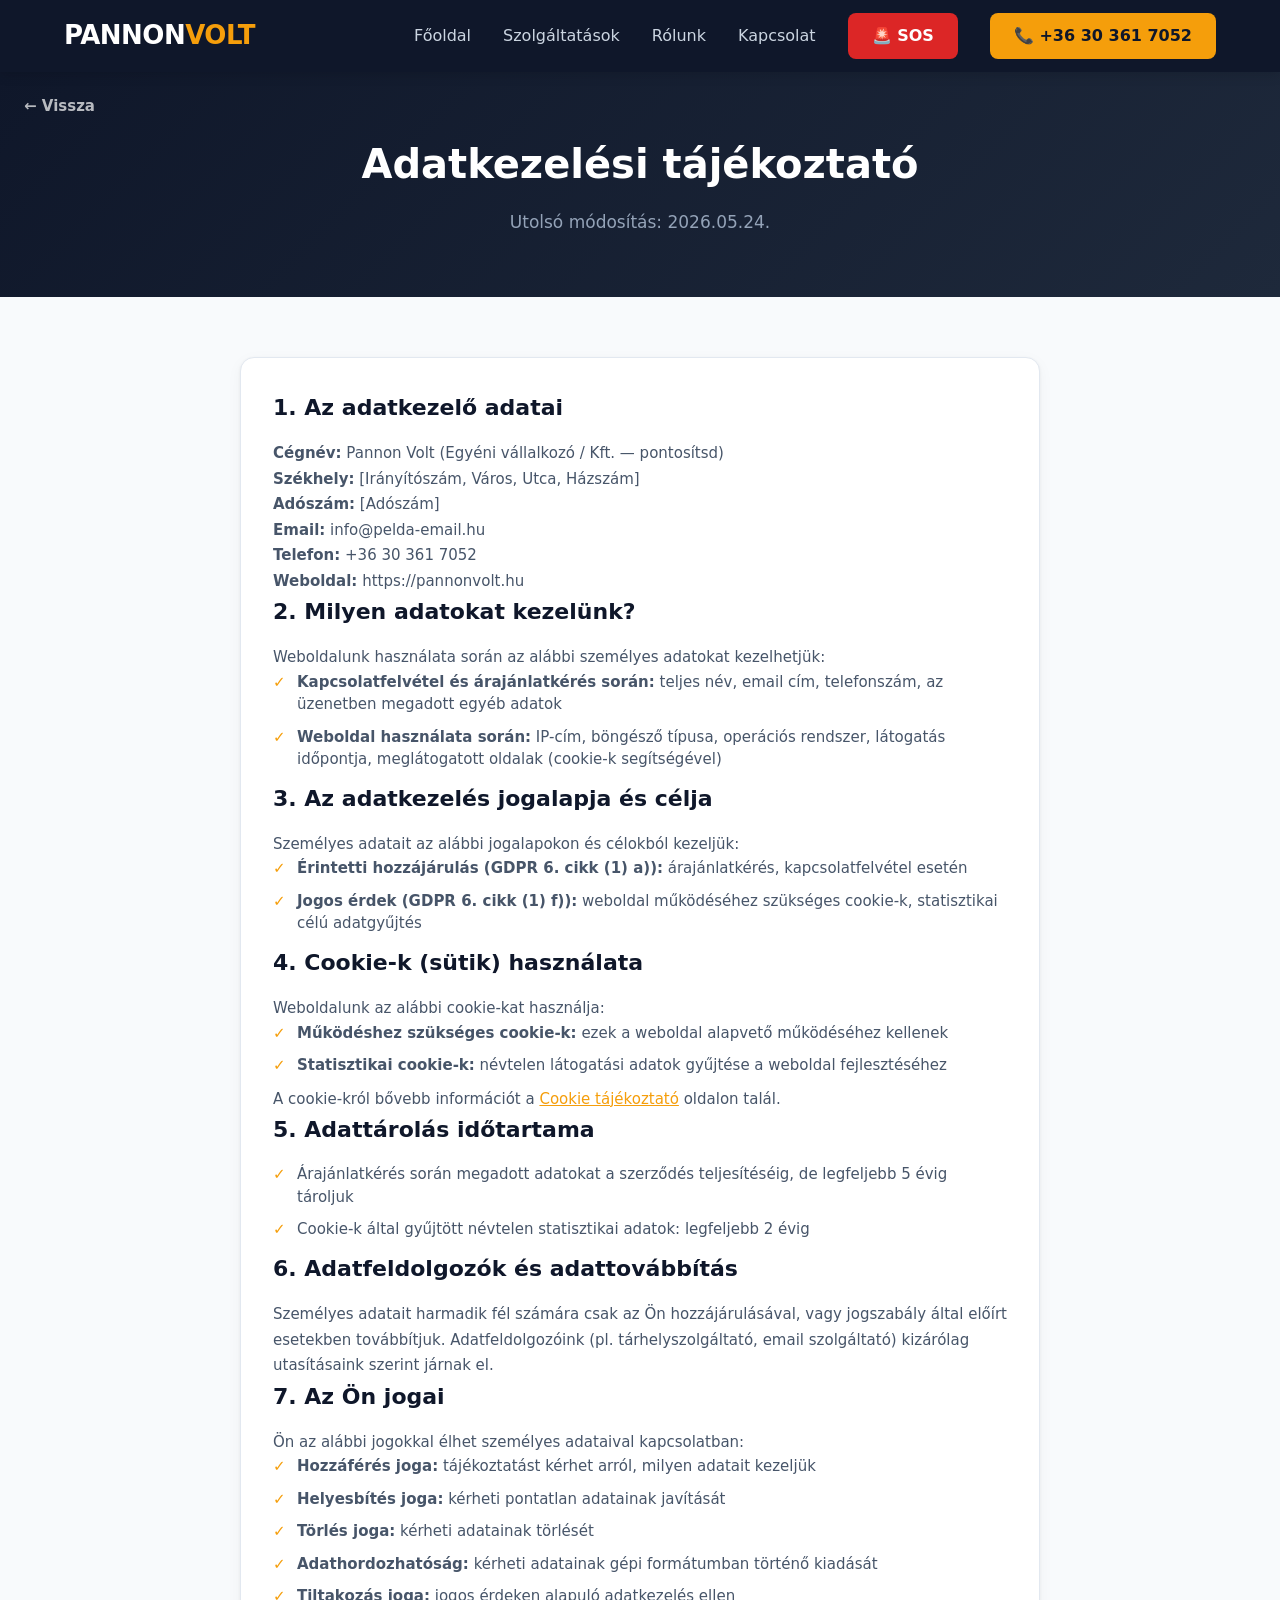
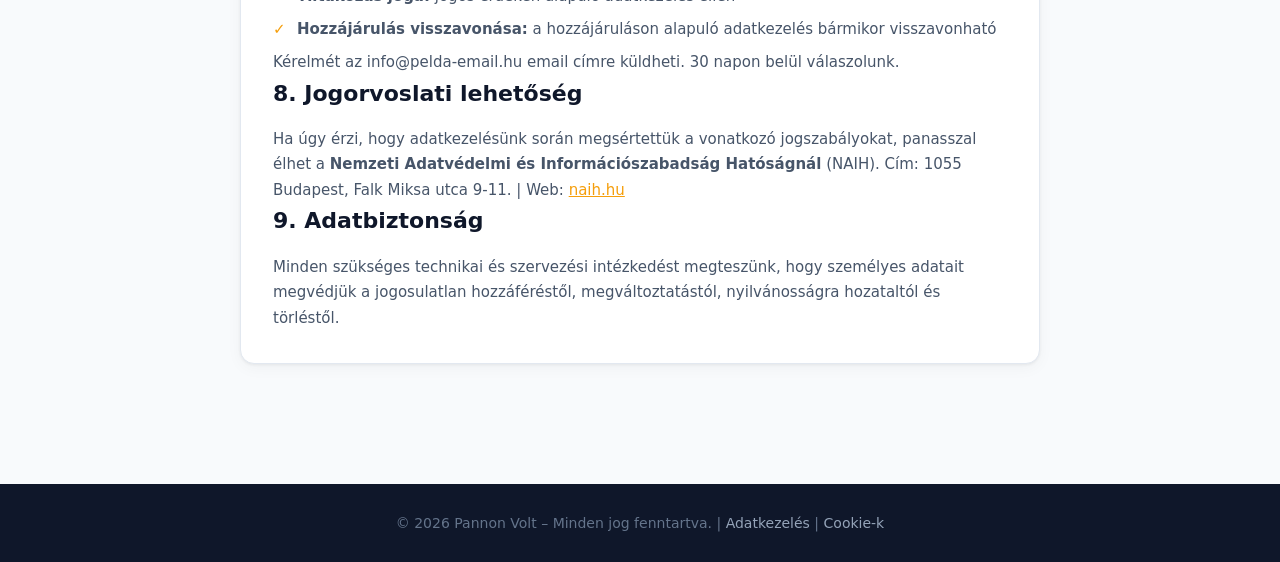
==== adatkezeles.html @ 719f693e "0525 naplo" ====
<!DOCTYPE html>
<html lang="hu">
<head>
    <meta charset="UTF-8">
    <meta name="viewport" content="width=device-width, initial-scale=1.0">
    <title>Adatkezelési tájékoztató – Pannon Volt</title>
    <meta name="description" content="A Pannon Volt adatkezelési tájékoztatója. Ismerje meg, hogyan kezeljük az Ön személyes adatait.">
    <!-- Open Graph -->
    <meta property="og:title" content="Adatkezelési tájékoztató – Pannon Volt">
    <meta property="og:description" content="A Pannon Volt adatkezelési tájékoztatója. Ismerje meg, hogyan kezeljük az Ön személyes adatait.">
    <meta property="og:image" content="https://pannonvolt.hu/N%C3%A9vtelen%20terv.png">
    <meta property="og:url" content="https://pannonvolt.hu/adatkezeles.html">
    <meta property="og:type" content="website">
    <meta property="og:locale" content="hu_HU">
    <meta name="twitter:card" content="summary_large_image">
    <meta name="twitter:title" content="Adatkezelési tájékoztató – Pannon Volt">
    <meta name="twitter:description" content="A Pannon Volt adatkezelési tájékoztatója. Ismerje meg, hogyan kezeljük az Ön személyes adatait.">
    <meta name="twitter:image" content="https://pannonvolt.hu/N%C3%A9vtelen%20terv.png">
    <!-- Favicon -->
    <link rel="icon" type="image/x-icon" href="favicon_io/favicon.ico">
    <link rel="icon" type="image/png" sizes="32x32" href="favicon_io/favicon-32x32.png">
    <link rel="icon" type="image/png" sizes="16x16" href="favicon_io/favicon-16x16.png">
    <link rel="apple-touch-icon" href="favicon_io/apple-touch-icon.png">
    <link rel="manifest" href="favicon_io/site.webmanifest">
    <link rel="stylesheet" href="css/style.css">
</head>
<body>

    <header class="header">
        <div class="header__inner">
            <a href="index.html" class="header__logo">
                <span class="header__logo-text">PANNON<span class="header__logo-accent">VOLT</span></span>
            </a>
            <nav class="header__nav">
                <a href="index.html" class="header__nav-link">Főoldal</a>
                <a href="index.html#services" class="header__nav-link">Szolgáltatások</a>
                <a href="rolunk.html" class="header__nav-link">Rólunk</a>
                <a href="kapcsolat.html" class="header__nav-link">Kapcsolat</a>
                <a href="hibaelharitas.html" class="header__nav-btn header__nav-btn--sos">🚨 SOS</a>
                <a href="tel:+363****7052" class="header__nav-btn">📞 +36 30 361 7052</a>
            </nav>
        </div>
    </header>

    <section class="quote-hero">
        <a href="index.html" class="hero-back">← Vissza</a>
        <div class="quote-hero__inner">
            <h1 class="quote-hero__title">Adatkezelési tájékoztató</h1>
            <p class="quote-hero__subtitle">Utolsó módosítás: 2026.05.24.</p>
        </div>
    </section>

    <section class="page-content">
        <div class="page-content__box" style="max-width: 800px; margin: 0 auto 40px;">

            <h2>1. Az adatkezelő adatai</h2>
            <p>
                <!-- TODO: Add meg a céged pontos adatait -->
                <strong>Cégnév:</strong> Pannon Volt (Egyéni vállalkozó / Kft. — pontosítsd)<br>
                <strong>Székhely:</strong> [Irányítószám, Város, Utca, Házszám]<br>
                <strong>Adószám:</strong> [Adószám]<br>
                <strong>Email:</strong> info@pelda-email.hu<br>
                <strong>Telefon:</strong> +36 30 361 7052<br>
                <strong>Weboldal:</strong> https://pannonvolt.hu
            </p>

            <h2>2. Milyen adatokat kezelünk?</h2>
            <p>Weboldalunk használata során az alábbi személyes adatokat kezelhetjük:</p>
            <ul class="service-detail__list">
                <li><strong>Kapcsolatfelvétel és árajánlatkérés során:</strong> teljes név, email cím, telefonszám, az üzenetben megadott egyéb adatok</li>
                <li><strong>Weboldal használata során:</strong> IP-cím, böngésző típusa, operációs rendszer, látogatás időpontja, meglátogatott oldalak (cookie-k segítségével)</li>
            </ul>

            <h2>3. Az adatkezelés jogalapja és célja</h2>
            <p>Személyes adatait az alábbi jogalapokon és célokból kezeljük:</p>
            <ul class="service-detail__list">
                <li><strong>Érintetti hozzájárulás (GDPR 6. cikk (1) a)):</strong> árajánlatkérés, kapcsolatfelvétel esetén</li>
                <li><strong>Jogos érdek (GDPR 6. cikk (1) f)):</strong> weboldal működéséhez szükséges cookie-k, statisztikai célú adatgyűjtés</li>
            </ul>

            <h2>4. Cookie-k (sütik) használata</h2>
            <!-- TODO: Ha használsz Google Analytics-et vagy más tracking-et, itt sorold fel -->
            <p>Weboldalunk az alábbi cookie-kat használja:</p>
            <ul class="service-detail__list">
                <li><strong>Működéshez szükséges cookie-k:</strong> ezek a weboldal alapvető működéséhez kellenek</li>
                <li><strong>Statisztikai cookie-k:</strong> névtelen látogatási adatok gyűjtése a weboldal fejlesztéséhez</li>
            </ul>
            <p>A cookie-król bővebb információt a <a href="cookie.html" style="color: #f59e0b;">Cookie tájékoztató</a> oldalon talál.</p>

            <h2>5. Adattárolás időtartama</h2>
            <ul class="service-detail__list">
                <li>Árajánlatkérés során megadott adatokat a szerződés teljesítéséig, de legfeljebb 5 évig tároljuk</li>
                <li>Cookie-k által gyűjtött névtelen statisztikai adatok: legfeljebb 2 évig</li>
            </ul>

            <h2>6. Adatfeldolgozók és adattovábbítás</h2>
            <p>
                <!-- TODO: Ha használsz tárhelyszolgáltatót, email szolgáltatót stb., sorold fel -->
                Személyes adatait harmadik fél számára csak az Ön hozzájárulásával, vagy jogszabály által előírt esetekben továbbítjuk.
                Adatfeldolgozóink (pl. tárhelyszolgáltató, email szolgáltató) kizárólag utasításaink szerint járnak el.
            </p>

            <h2>7. Az Ön jogai</h2>
            <p>Ön az alábbi jogokkal élhet személyes adataival kapcsolatban:</p>
            <ul class="service-detail__list">
                <li><strong>Hozzáférés joga:</strong> tájékoztatást kérhet arról, milyen adatait kezeljük</li>
                <li><strong>Helyesbítés joga:</strong> kérheti pontatlan adatainak javítását</li>
                <li><strong>Törlés joga:</strong> kérheti adatainak törlését</li>
                <li><strong>Adathordozhatóság:</strong> kérheti adatainak gépi formátumban történő kiadását</li>
                <li><strong>Tiltakozás joga:</strong> jogos érdeken alapuló adatkezelés ellen</li>
                <li><strong>Hozzájárulás visszavonása:</strong> a hozzájáruláson alapuló adatkezelés bármikor visszavonható</li>
            </ul>
            <p>Kérelmét az info@pelda-email.hu email címre küldheti. 30 napon belül válaszolunk.</p>

            <h2>8. Jogorvoslati lehetőség</h2>
            <p>
                Ha úgy érzi, hogy adatkezelésünk során megsértettük a vonatkozó jogszabályokat, panasszal élhet a
                <strong>Nemzeti Adatvédelmi és Információszabadság Hatóságnál</strong> (NAIH).
                Cím: 1055 Budapest, Falk Miksa utca 9-11. | Web: <a href="https://naih.hu" style="color: #f59e0b;" target="_blank">naih.hu</a>
            </p>

            <h2>9. Adatbiztonság</h2>
            <p>
                Minden szükséges technikai és szervezési intézkedést megteszünk, hogy személyes adatait 
                megvédjük a jogosulatlan hozzáféréstől, megváltoztatástól, nyilvánosságra hozataltól és törléstől.
            </p>

        </div>
    </section>

    <footer class="footer">
        <p class="footer__text">© 2026 Pannon Volt – Minden jog fenntartva. | <a href="adatkezeles.html" class="footer__link">Adatkezelés</a> | <a href="cookie.html" class="footer__link">Cookie-k</a></p>
    </footer>

</body>
</html>
---- css/style.css ----
/* ===== RESET & BASE ===== */
*,
*::before,
*::after {
    margin: 0;
    padding: 0;
    box-sizing: border-box;
}

html {
    scroll-behavior: smooth;
}

body {
    font-family: 'Segoe UI', system-ui, -apple-system, sans-serif;
    color: #1e293b;
    background: #f8fafc;
    line-height: 1.6;
}

/* ===== HEADER ===== */
.header {
    position: sticky;
    top: 0;
    z-index: 100;
    background: #0f172a;
    box-shadow: 0 2px 12px rgba(0,0,0,0.15);
}

.header__inner {
    max-width: 1200px;
    margin: 0 auto;
    padding: 0 24px;
    display: flex;
    align-items: center;
    justify-content: space-between;
    height: 72px;
}

/* Logo */
.header__logo {
    display: flex;
    align-items: center;
    gap: 10px;
    text-decoration: none;
    color: #fff;
}

.header__logo-icon {
    font-size: 32px;
}

.header__logo-text {
    font-size: 26px;
    font-weight: 700;
    letter-spacing: -0.5px;
}

.header__logo-accent {
    color: #f59e0b;
}

/* Navigation */
.header__nav {
    display: flex;
    align-items: center;
    gap: 32px;
}

.header__nav-link {
    text-decoration: none;
    color: #cbd5e1;
    font-size: 16px;
    font-weight: 500;
    transition: color 0.2s;
}

.header__nav-link:hover {
    color: #fff;
}

.header__nav-btn {
    text-decoration: none;
    background: #f59e0b;
    color: #0f172a;
    padding: 10px 24px;
    border-radius: 8px;
    font-size: 16px;
    font-weight: 600;
    transition: background 0.2s, transform 0.15s;
}

.header__nav-btn:hover {
    background: #fbbf24;
    transform: translateY(-1px);
}

.header__nav-btn--sos {
    background: #dc2626;
    color: #fff;
}

.header__nav-btn--sos:hover {
    background: #ef4444;
    transform: translateY(-1px);
}

/* ===== HERO ===== */
.hero {
    background: linear-gradient(135deg, #0f172a 0%, #1e293b 100%);
    color: #fff;
    padding: 0 24px 100px;
}

.hero__inner {
    max-width: 1100px;
    margin: 0 auto;
    display: flex;
    align-items: stretch;
    gap: 48px;
}

.hero__content {
    flex: 1 1 55%;
    text-align: center;
    padding-top: 80px;
}

.hero__image {
    flex: 0 0 280px;
    display: flex;
    align-items: stretch;
}

.hero__image img {
    width: 100%;
    height: 100%;
    object-fit: cover;
    border-radius: 0 0 12px 12px;
}

.hero__title {
    font-size: 48px;
    font-weight: 800;
    line-height: 1.15;
    margin-bottom: 20px;
    letter-spacing: -1px;
}

.hero__subtitle {
    font-size: 18px;
    color: #94a3b8;
    margin-bottom: 36px;
    line-height: 1.7;
}

.hero__cta {
    display: inline-block;
    text-decoration: none;
    background: #f59e0b;
    color: #0f172a;
    padding: 14px 36px;
    border-radius: 10px;
    font-size: 17px;
    font-weight: 700;
    transition: background 0.2s, transform 0.15s;
}

.hero__cta:hover {
    background: #fbbf24;
    transform: translateY(-2px);
}

.hero__cta-row {
    display: flex;
    gap: 16px;
    flex-wrap: wrap;
    justify-content: center;
}

.hero__cta--sos {
    background: #dc2626;
    color: #fff;
}

.hero__cta--sos:hover {
    background: #ef4444;
}

/* ===== SERVICES ===== */
.services {
    padding: 80px 24px;
    margin-top: -50px;
}

.services__inner {
    max-width: 1100px;
    margin: 0 auto;
}

.services__heading {
    text-align: center;
    font-size: 36px;
    font-weight: 800;
    color: #0f172a;
    margin-bottom: 8px;
}

.services__subheading {
    text-align: center;
    font-size: 17px;
    color: #64748b;
    margin-bottom: 48px;
}

/* Grid */
.services__grid {
    display: grid;
    grid-template-columns: repeat(3, 1fr);
    gap: 24px;
}

/* Card */
.service-card {
    display: flex;
    flex-direction: column;
    background: #fff;
    border-radius: 14px;
    padding: 32px 28px;
    text-decoration: none;
    color: inherit;
    box-shadow: 0 1px 3px rgba(0,0,0,0.06), 0 4px 16px rgba(0,0,0,0.04);
    transition: transform 0.25s, box-shadow 0.25s;
    border: 1px solid #e2e8f0;
}

.service-card:hover {
    transform: translateY(-6px);
    box-shadow: 0 8px 30px rgba(0,0,0,0.1);
    border-color: #f59e0b;
}

.service-card__icon {
    font-size: 44px;
    margin-bottom: 16px;
}

.service-card__title {
    font-size: 20px;
    font-weight: 700;
    color: #0f172a;
    margin-bottom: 8px;
}

.service-card__desc {
    font-size: 15px;
    color: #64748b;
    line-height: 1.6;
    margin-bottom: 20px;
    flex: 1;
}

.service-card__arrow {
    font-size: 14px;
    font-weight: 600;
    color: #f59e0b;
    transition: gap 0.2s;
}

.service-card:hover .service-card__arrow {
    letter-spacing: 2px;
}

/* ===== SERVICE SUBPAGE HERO ===== */
.service-hero {
    position: relative;
    padding: 60px 24px 80px;
    text-align: center;
}

.service-hero--electric {
    background: linear-gradient(135deg, #b45309 0%, #f59e0b 100%);
    color: #fff;
}

.service-hero--ac {
    background: linear-gradient(135deg, #1e3a5f 0%, #0891b2 100%);
    color: #fff;
}

.service-hero--smart {
    background: linear-gradient(135deg, #1e293b 0%, #7c3aed 100%);
    color: #fff;
}

.service-hero--solar {
    background: linear-gradient(135deg, #1e3a5f 0%, #ea580c 100%);
    color: #fff;
}

.service-hero--heatpump {
    background: linear-gradient(135deg, #1e3a5f 0%, #dc2626 100%);
    color: #fff;
}

.service-hero--security {
    background: linear-gradient(135deg, #1e293b 0%, #4f46e5 100%);
    color: #fff;
}

.service-hero__inner {
    max-width: 650px;
    margin: 0 auto;
}

.service-hero__icon {
    font-size: 56px;
    display: block;
    margin-bottom: 16px;
}

.service-hero__title {
    font-size: 40px;
    font-weight: 800;
    margin-bottom: 12px;
}

.service-hero__subtitle {
    font-size: 17px;
    color: rgba(255,255,255,0.8);
    line-height: 1.7;
}

/* ===== SERVICE DETAIL ===== */
.service-detail {
    padding: 60px 24px 80px;
    margin-top: -40px;
}

.service-detail__inner {
    max-width: 1000px;
    margin: 0 auto;
}

.service-detail__grid {
    display: grid;
    grid-template-columns: 1fr 1fr;
    gap: 40px;
    margin-bottom: 40px;
}

.service-detail__text {
    background: #fff;
    border-radius: 14px;
    padding: 32px;
    box-shadow: 0 1px 3px rgba(0,0,0,0.06), 0 4px 16px rgba(0,0,0,0.04);
    border: 1px solid #e2e8f0;
}

.service-detail__text h2 {
    font-size: 22px;
    font-weight: 700;
    color: #0f172a;
    margin-bottom: 16px;
}

.service-detail__text p {
    font-size: 15px;
    color: #475569;
    line-height: 1.7;
}

.service-detail__list {
    list-style: none;
    padding: 0;
}

.service-detail__list li {
    position: relative;
    padding-left: 24px;
    font-size: 15px;
    color: #475569;
    margin-bottom: 10px;
    line-height: 1.5;
}

.service-detail__list li::before {
    content: "✓";
    position: absolute;
    left: 0;
    top: 0;
    color: #f59e0b;
    font-weight: 700;
}

.service-detail__cta {
    text-align: center;
}

/* ===== QUOTE PAGE ===== */
.quote-hero {
    position: relative;
    padding: 60px 24px;
    text-align: center;
    background: linear-gradient(135deg, #0f172a 0%, #1e293b 100%);
    color: #fff;
}

.quote-hero__inner {
    max-width: 650px;
    margin: 0 auto;
}

.quote-hero__title {
    font-size: 40px;
    font-weight: 800;
    margin-bottom: 12px;
}

.quote-hero__subtitle {
    font-size: 17px;
    color: #94a3b8;
    line-height: 1.7;
}

.quote-hero__subtitle {
    font-size: 17px;
    color: #94a3b8;
    line-height: 1.7;
}

.hero-back {
    position: absolute;
    top: 22px;
    left: 24px;
    color: rgba(255,255,255,0.7);
    text-decoration: none;
    font-size: 15px;
    font-weight: 600;
    transition: color 0.2s;
    z-index: 10;
}

.hero-back:hover {
    color: #f59e0b;
}

/* ===== QUOTE FORM ===== */
.quote-form-section {
    padding: 60px 24px 80px;
    margin-top: -30px;
}

.quote-form-section__inner {
    max-width: 700px;
    margin: 0 auto;
}

.quote-form {
    background: #fff;
    border-radius: 16px;
    padding: 40px;
    box-shadow: 0 1px 3px rgba(0,0,0,0.06), 0 8px 30px rgba(0,0,0,0.08);
    border: 1px solid #e2e8f0;
}

.quote-form__row {
    display: grid;
    grid-template-columns: 1fr 1fr;
    gap: 20px;
    margin-bottom: 20px;
}

.quote-form__field {
    display: flex;
    flex-direction: column;
    gap: 6px;
}

.quote-form__field--full {
    margin-bottom: 24px;
}

.quote-form__label {
    font-size: 14px;
    font-weight: 600;
    color: #334155;
}

.quote-form__input {
    padding: 12px 14px;
    border: 1px solid #cbd5e1;
    border-radius: 8px;
    font-size: 15px;
    font-family: inherit;
    color: #1e293b;
    background: #fff;
    transition: border-color 0.2s, box-shadow 0.2s;
    outline: none;
}

.quote-form__input:focus {
    border-color: #f59e0b;
    box-shadow: 0 0 0 3px rgba(245, 158, 11, 0.15);
}

.quote-form__select {
    cursor: pointer;
    appearance: none;
    background-image: url("data:image/svg+xml,%3Csvg xmlns='http://www.w3.org/2000/svg' width='12' height='12' viewBox='0 0 12 12'%3E%3Cpath d='M6 8L1 3h10z' fill='%23475569'/%3E%3C/svg%3E");
    background-repeat: no-repeat;
    background-position: right 14px center;
    padding-right: 36px;
}

.quote-form__textarea {
    resize: vertical;
    min-height: 100px;
}

.quote-form__submit {
    width: 100%;
    padding: 14px;
    background: #f59e0b;
    color: #0f172a;
    border: none;
    border-radius: 10px;
    font-size: 17px;
    font-weight: 700;
    cursor: pointer;
    transition: background 0.2s, transform 0.15s;
}

.quote-form__submit:hover {
    background: #fbbf24;
    transform: translateY(-1px);
}

/* ===== FOOTER ===== */
.footer {
    background: #0f172a;
    text-align: center;
    padding: 28px 24px;
}

.footer__text {
    color: #64748b;
    font-size: 14px;
}

.footer__link {
    color: #94a3b8;
    text-decoration: none;
    transition: color 0.2s;
}

.footer__link:hover {
    color: #f59e0b;
}

/* ===== CONTACT CARDS ===== */
.contact-cards {
    display: grid;
    grid-template-columns: repeat(3, 1fr);
    gap: 24px;
    margin-bottom: 40px;
}

.contact-card {
    text-align: center;
    background: #fff;
    border-radius: 14px;
    padding: 32px 24px;
    box-shadow: 0 1px 3px rgba(0,0,0,0.06), 0 4px 16px rgba(0,0,0,0.04);
    border: 1px solid #e2e8f0;
    transition: transform 0.25s, box-shadow 0.25s;
}

.contact-card:hover {
    transform: translateY(-4px);
    box-shadow: 0 8px 30px rgba(0,0,0,0.1);
    border-color: #f59e0b;
}

.contact-card__icon {
    font-size: 40px;
    display: block;
    margin-bottom: 16px;
}

.contact-card__title {
    font-size: 18px;
    font-weight: 700;
    color: #0f172a;
    margin-bottom: 8px;
}

.contact-card__text {
    font-size: 15px;
    color: #475569;
    line-height: 1.6;
}

/* ===== ABOUT / PAGE CONTENT ===== */
.page-content {
    max-width: 1000px;
    margin: 0 auto;
    padding: 60px 24px 80px;
}

.page-content__grid {
    display: grid;
    grid-template-columns: 1fr 1fr;
    gap: 40px;
    margin-bottom: 40px;
}

.page-content__box {
    background: #fff;
    border-radius: 14px;
    padding: 32px;
    box-shadow: 0 1px 3px rgba(0,0,0,0.06), 0 4px 16px rgba(0,0,0,0.04);
    border: 1px solid #e2e8f0;
}

.page-content__box h2 {
    font-size: 22px;
    font-weight: 700;
    color: #0f172a;
    margin-bottom: 16px;
}

.page-content__box p {
    font-size: 15px;
    color: #475569;
    line-height: 1.7;
}

/* ===== TEAM ===== */
.team {
    max-width: 1000px;
    margin: 0 auto;
    padding: 0 24px 60px;
    text-align: center;
}

.team__heading {
    font-size: 28px;
    font-weight: 800;
    color: #0f172a;
    margin-bottom: 40px;
}

.team__grid {
    display: grid;
    grid-template-columns: repeat(2, 1fr);
    gap: 32px;
    max-width: 600px;
    margin: 0 auto;
}

.team-card {
    text-align: center;
}

.team-card__image {
    width: 200px;
    height: 200px;
    border-radius: 50%;
    background: #e2e8f0;
    margin: 0 auto 20px;
    display: flex;
    align-items: center;
    justify-content: center;
    overflow: hidden;
    border: 4px solid #f59e0b;
}

.team-card__image span {
    color: #94a3b8;
    font-size: 14px;
    font-weight: 600;
}

.team-card__image img {
    width: 100%;
    height: 100%;
    object-fit: cover;
}

.team-card__name {
    font-size: 20px;
    font-weight: 700;
    color: #0f172a;
    margin-bottom: 4px;
}

.team-card__role {
    font-size: 15px;
    color: #64748b;
}

/* ===== HERO TEAM (képek a hero-ban) ===== */
.hero-team {
    display: flex;
    justify-content: center;
    gap: 40px;
    margin-bottom: 32px;
}

.hero-team__item {
    text-align: center;
}

.hero-team__image {
    width: 140px;
    height: 140px;
    border-radius: 50%;
    background: #334155;
    margin: 0 auto 12px;
    display: flex;
    align-items: center;
    justify-content: center;
    overflow: hidden;
    border: 3px solid #f59e0b;
}

.hero-team__image span {
    color: #94a3b8;
    font-size: 13px;
    font-weight: 600;
    line-height: 1.3;
}

.hero-team__image img {
    width: 100%;
    height: 100%;
    object-fit: cover;
}

.hero-team__name {
    font-size: 17px;
    font-weight: 700;
    color: #fff;
    margin-bottom: 2px;
}

.hero-team__role {
    font-size: 13px;
    color: #94a3b8;
}

/* ===== RESPONSIVE ===== */
@media (max-width: 900px) {
    .services__grid {
        grid-template-columns: repeat(2, 1fr);
    }
}

@media (max-width: 600px) {
    .header__inner {
        flex-direction: column;
        height: auto;
        padding: 16px 16px;
        gap: 12px;
    }

    .header__nav {
        gap: 18px;
        flex-wrap: wrap;
        justify-content: center;
    }

    .hero {
        padding: 60px 16px 90px;
    }

    .hero__title {
        font-size: 32px;
    }

    .hero__subtitle {
        font-size: 16px;
    }

    .services__grid {
        grid-template-columns: 1fr;
    }

    .services {
        padding: 60px 16px;
    }

    .service-hero__title {
        font-size: 28px;
    }

    .service-detail__grid {
        grid-template-columns: 1fr;
        gap: 20px;
    }

    .service-detail {
        padding: 40px 16px 60px;
    }

    .quote-form {
        padding: 24px;
    }

    .quote-form__row {
        grid-template-columns: 1fr;
    }

    .quote-hero__title {
        font-size: 28px;
    }

    .hero__inner {
        flex-direction: column;
        text-align: center;
    }

    .hero__content {
        text-align: center;
    }

    .hero__image {
        flex: 0 0 auto;
        max-width: 200px;
        margin: 0 auto;
    }

    .contact-cards {
        grid-template-columns: 1fr;
    }

    .page-content__grid {
        grid-template-columns: 1fr;
        gap: 20px;
    }

    .page-content {
        padding: 40px 16px 60px;
    }

    .team__grid {
        grid-template-columns: 1fr;
        gap: 24px;
    }

    .hero-team {
        gap: 24px;
    }

    .hero-team__image {
        width: 110px;
        height: 110px;
    }
}
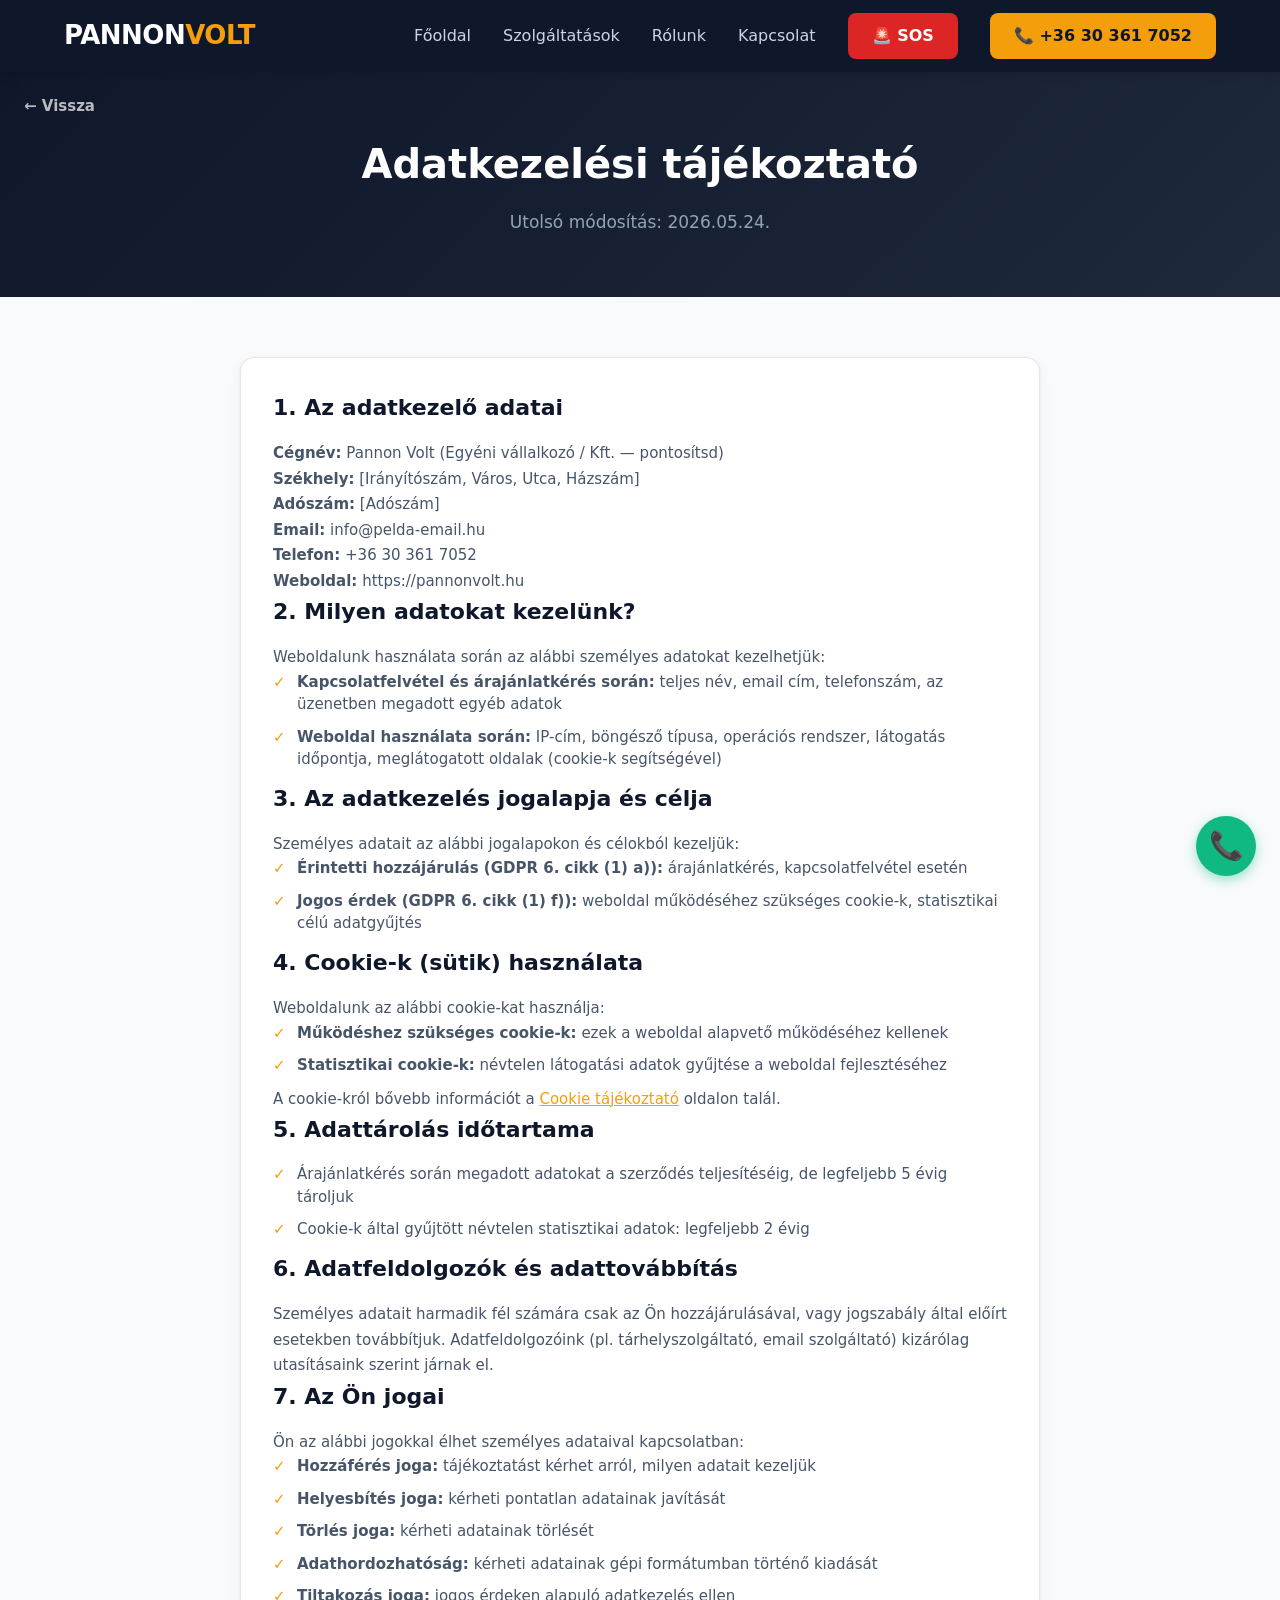
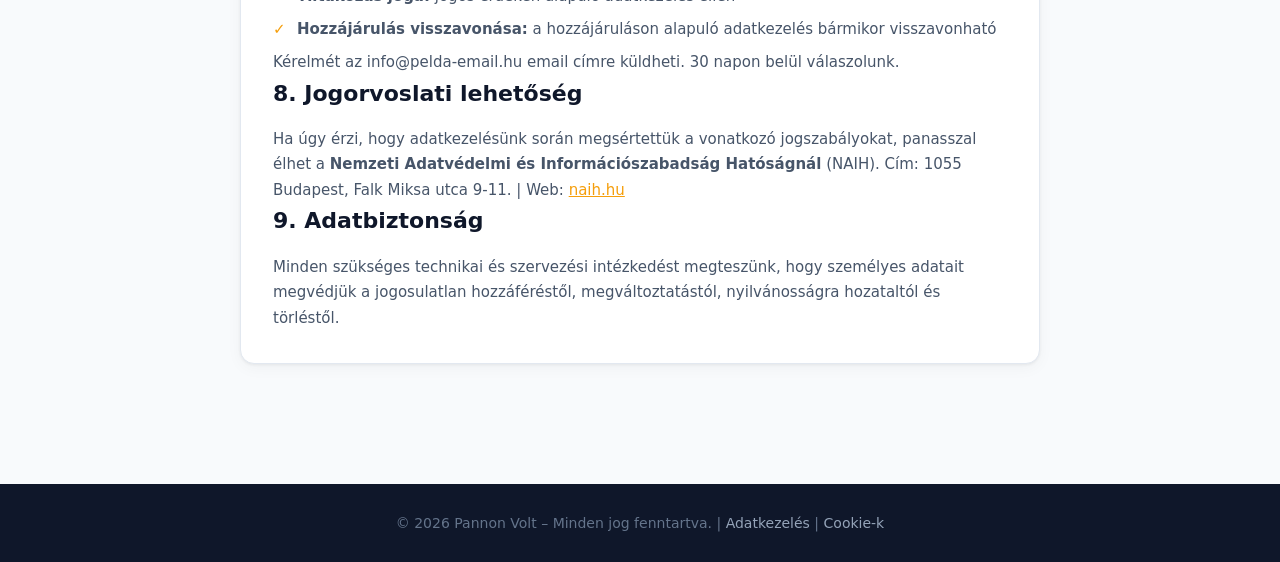
==== commit 50439c3d: "Mentés: Mobil menü, FAQ válaszok és SOS kalkulátor új árazási logika beállítása" ====
--- a/adatkezeles.html
+++ b/adatkezeles.html
@@ -31,6 +31,13 @@
             <a href="index.html" class="header__logo">
                 <span class="header__logo-text">PANNON<span class="header__logo-accent">VOLT</span></span>
             </a>
+            <!-- Mobile Menu Toggle -->
+            <input type="checkbox" id="menu-toggle" class="header__menu-toggle">
+            <label for="menu-toggle" class="header__menu-icon">
+                <span></span>
+                <span></span>
+                <span></span>
+            </label>
             <nav class="header__nav">
                 <a href="index.html" class="header__nav-link">Főoldal</a>
                 <a href="index.html#services" class="header__nav-link">Szolgáltatások</a>
@@ -132,5 +139,8 @@
         <p class="footer__text">© 2026 Pannon Volt – Minden jog fenntartva. | <a href="adatkezeles.html" class="footer__link">Adatkezelés</a> | <a href="cookie.html" class="footer__link">Cookie-k</a></p>
     </footer>
 
+
+    <!-- Lebegő Hívás Gomb -->
+    <a href="tel:+36303617052" class="floating-call-btn" title="Hívjon most!">📞</a>
 </body>
 </html>
--- a/css/style.css
+++ b/css/style.css
@@ -858,3 +858,196 @@
         height: 110px;
     }
 }
+
+/* ===== FLOATING CALL BUTTON ===== */
+.floating-call-btn {
+    position: fixed;
+    bottom: 24px;
+    right: 24px;
+    width: 60px;
+    height: 60px;
+    background-color: #10b981;
+    color: white;
+    border-radius: 50%;
+    display: flex;
+    align-items: center;
+    justify-content: center;
+    font-size: 28px;
+    box-shadow: 0 4px 12px rgba(16, 185, 129, 0.4);
+    z-index: 9999;
+    text-decoration: none;
+    transition: transform 0.3s ease, box-shadow 0.3s ease;
+    animation: pulse-call 2s infinite;
+}
+
+.floating-call-btn:hover {
+    transform: translateY(-5px) scale(1.05);
+    box-shadow: 0 6px 16px rgba(16, 185, 129, 0.6);
+}
+
+@keyframes pulse-call {
+    0% {
+        box-shadow: 0 0 0 0 rgba(16, 185, 129, 0.7);
+    }
+    70% {
+        box-shadow: 0 0 0 15px rgba(16, 185, 129, 0);
+    }
+    100% {
+        box-shadow: 0 0 0 0 rgba(16, 185, 129, 0);
+    }
+}
+
+/* ===== FAQ SECTION ===== */
+.faq {
+    padding: 80px 24px;
+    background-color: #f8fafc;
+}
+
+.faq__inner {
+    max-width: 800px;
+    margin: 0 auto;
+}
+
+.faq__heading {
+    text-align: center;
+    font-size: 32px;
+    font-weight: 800;
+    color: #0f172a;
+    margin-bottom: 12px;
+}
+
+.faq__subheading {
+    text-align: center;
+    font-size: 16px;
+    color: #64748b;
+    margin-bottom: 40px;
+}
+
+.faq__list {
+    display: flex;
+    flex-direction: column;
+    gap: 16px;
+}
+
+.faq__item {
+    background: #ffffff;
+    border: 1px solid #e2e8f0;
+    border-radius: 12px;
+    overflow: hidden;
+    transition: box-shadow 0.2s ease;
+}
+
+.faq__item:hover {
+    box-shadow: 0 4px 12px rgba(0, 0, 0, 0.05);
+}
+
+.faq__question {
+    padding: 20px 24px;
+    font-size: 18px;
+    font-weight: 700;
+    color: #1e293b;
+    cursor: pointer;
+    position: relative;
+    list-style: none; /* Hide default arrow */
+}
+
+/* Hide default summary arrow in Safari/Chrome */
+.faq__question::-webkit-details-marker {
+    display: none;
+}
+
+/* Custom expand arrow icon */
+.faq__question::after {
+    content: '+';
+    position: absolute;
+    right: 24px;
+    top: 50%;
+    transform: translateY(-50%);
+    font-size: 24px;
+    color: #dc2626; /* Using the red accent color from the theme */
+    transition: transform 0.3s ease;
+}
+
+.faq__item[open] .faq__question::after {
+    content: '−';
+    transform: translateY(-50%) rotate(180deg);
+}
+
+.faq__answer {
+    padding: 0 24px 20px 24px;
+    font-size: 16px;
+    line-height: 1.6;
+    color: #475569;
+}
+
+/* ===== MOBILE MENU ===== */
+.header {
+    position: relative; /* Ensure dropdown positions correctly */
+}
+
+.header__menu-toggle {
+    display: none;
+}
+
+.header__menu-icon {
+    display: none;
+    flex-direction: column;
+    justify-content: space-between;
+    width: 30px;
+    height: 21px;
+    cursor: pointer;
+    z-index: 1000;
+}
+
+.header__menu-icon span {
+    display: block;
+    height: 3px;
+    width: 100%;
+    background-color: #fff;
+    border-radius: 3px;
+    transition: all 0.3s ease;
+}
+
+@media (max-width: 900px) {
+    .header__menu-icon {
+        display: flex;
+    }
+    
+    .header__nav {
+        position: absolute;
+        top: 100%;
+        left: 0;
+        right: 0;
+        background: #0f172a;
+        flex-direction: column !important; /* Override previous flex-wrap */
+        align-items: center;
+        gap: 16px;
+        padding: 24px;
+        box-shadow: 0 10px 15px -3px rgba(0, 0, 0, 0.5);
+        
+        /* Hidden by default */
+        opacity: 0;
+        visibility: hidden;
+        transform: translateY(-20px);
+        transition: all 0.3s ease;
+        z-index: 999;
+    }
+    
+    /* When checkbox is checked, show nav */
+    .header__menu-toggle:checked ~ .header__nav {
+        opacity: 1;
+        visibility: visible;
+        transform: translateY(0);
+    }
+    
+    /* Hamburger animation to X */
+    .header__menu-toggle:checked + .header__menu-icon span:nth-child(1) {
+        transform: translateY(9px) rotate(45deg);
+    }
+    .header__menu-toggle:checked + .header__menu-icon span:nth-child(2) {
+        opacity: 0;
+    }
+    .header__menu-toggle:checked + .header__menu-icon span:nth-child(3) {
+        transform: translateY(-9px) rotate(-45deg);
+    }
+}
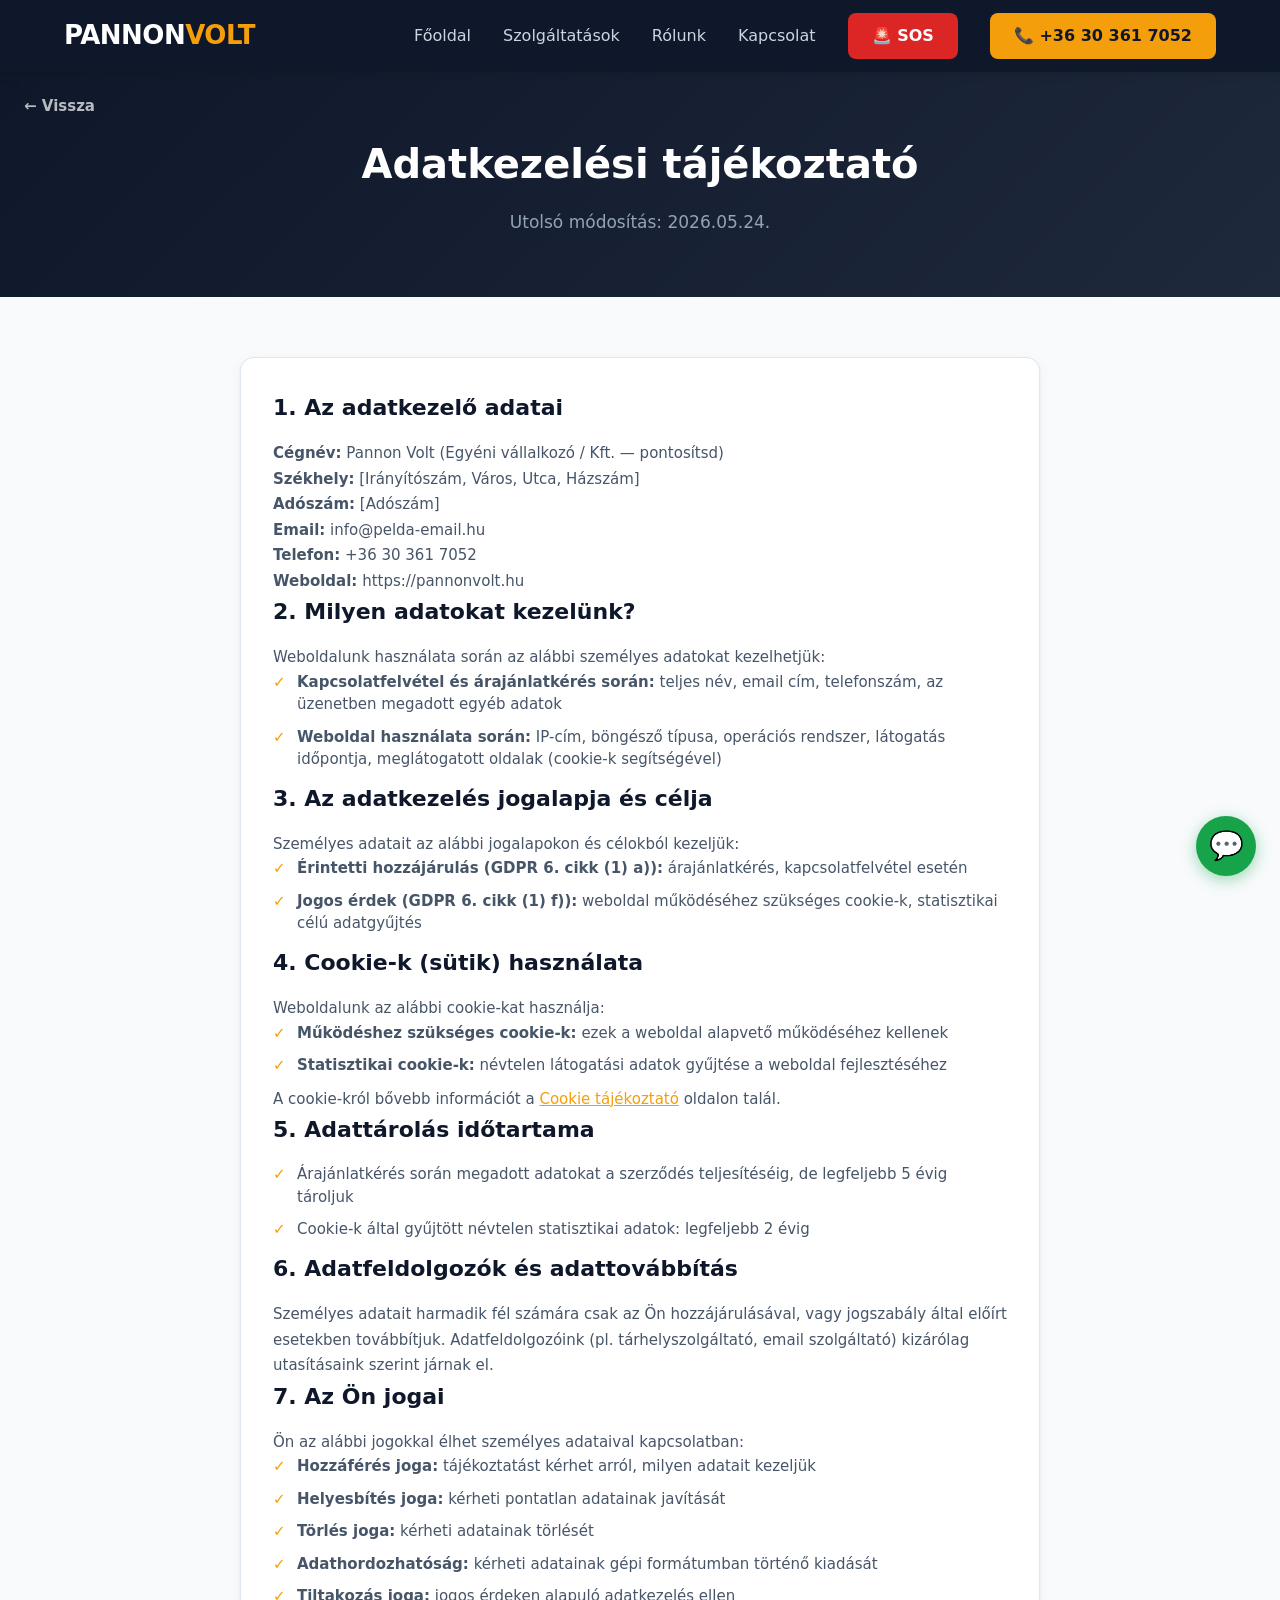
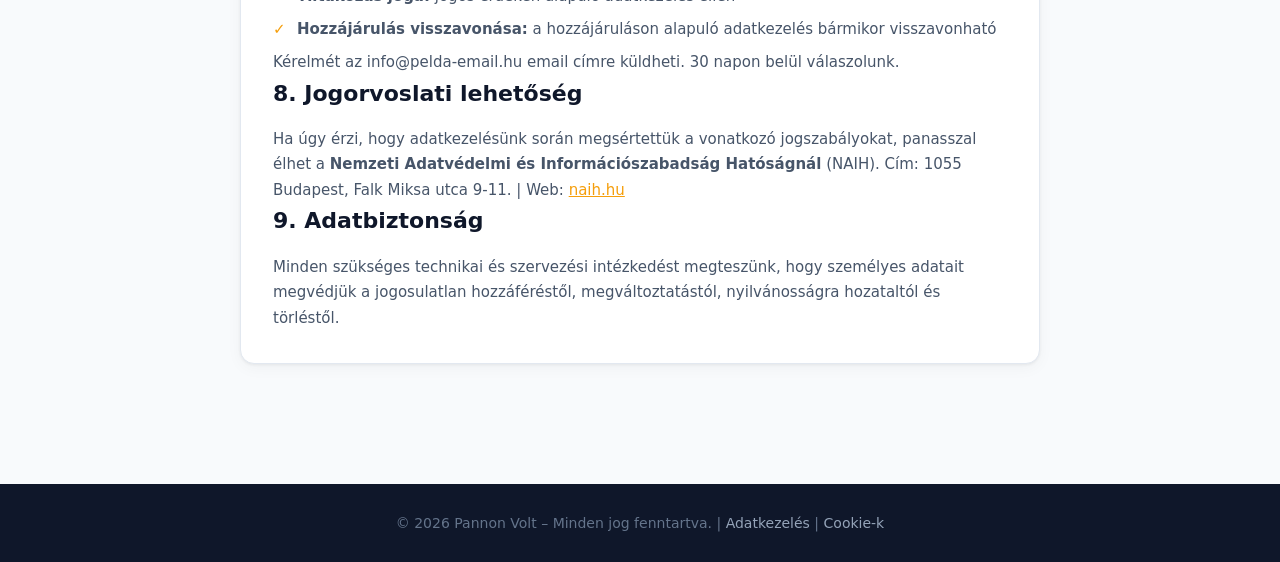
==== commit 07e60455: "Új funkció: All-in-One lebegő kapcsolat gomb (zöld színnel)" ====
--- a/adatkezeles.html
+++ b/adatkezeles.html
@@ -141,6 +141,27 @@
 
 
     <!-- Lebegő Hívás Gomb -->
-    <a href="tel:+36303617052" class="floating-call-btn" title="Hívjon most!">📞</a>
+    <!-- All-in-One Kapcsolat Buborék -->
+    <div class="fab-container">
+        <input type="checkbox" id="fab-toggle" class="fab-toggle">
+        <label for="fab-toggle" class="fab-main">
+            <span class="fab-icon-chat">💬</span>
+            <span class="fab-icon-close">✖</span>
+        </label>
+        <div class="fab-menu">
+            <!-- WhatsApp -->
+            <a href="#" class="fab-item fab-wa" title="Írjon WhatsApp-on!">
+                <svg viewBox="0 0 24 24" fill="currentColor" width="28" height="28"><path d="M12.031 6.172c-3.181 0-5.767 2.586-5.768 5.766-.001 1.298.38 2.27 1.019 3.287l-.582 2.128 2.182-.573c.978.58 1.911.928 3.145.929 3.178 0 5.767-2.587 5.768-5.766.001-3.187-2.575-5.77-5.764-5.771zm3.392 8.244c-.144.405-.837.774-1.17.824-.299.045-.677.063-1.092-.069-.252-.08-.575-.187-.988-.365-1.739-.751-2.874-2.502-2.961-2.617-.087-.116-.708-.94-.708-1.793s.448-1.273.607-1.446c.159-.173.346-.217.462-.217l.332.006c.106.005.249-.04.39.298.144.347.491 1.2.534 1.287.043.087.072.188.014.304-.058.116-.087.188-.173.289l-.26.304c-.087.086-.177.18-.076.354.101.174.449.741.964 1.201.662.591 1.221.774 1.394.86s.274.072.376-.043c.101-.116.433-.506.549-.68.116-.173.231-.145.39-.087s1.011.477 1.184.564.289.13.332.202c.045.072.045.419-.099.824zm-3.423-14.416c-6.627 0-12 5.373-12 12s5.373 12 12 12 12-5.373 12-12-5.373-12-12-12zm.029 18.88c-1.161 0-2.305-.292-3.318-.844l-3.677.964.984-3.595c-.607-1.052-.927-2.246-.926-3.468.001-3.825 3.113-6.937 6.937-6.937 3.825.001 6.938 3.113 6.939 6.937-.001 3.825-3.113 6.938-6.939 6.938z"/></svg>
+            </a>
+            <!-- Messenger -->
+            <a href="#" class="fab-item fab-ms" title="Írjon Messengeren!">
+                <svg viewBox="0 0 24 24" fill="currentColor" width="28" height="28"><path d="M12 2C6.36 2 1.8 6.13 1.8 11.23c0 2.89 1.45 5.48 3.75 7.18v3.79l3.44-1.89c.96.26 1.97.41 3.01.41 5.64 0 10.2-4.13 10.2-9.23S17.64 2 12 2zm1.18 12.38l-2.98-3.18-5.83 3.18 6.4-6.81 3.05 3.18 5.75-3.18-6.39 6.81z"/></svg>
+            </a>
+            <!-- Telefon -->
+            <a href="tel:+36303617052" class="fab-item fab-ph" title="Hívjon most!">
+                <svg viewBox="0 0 24 24" fill="currentColor" width="24" height="24"><path d="M6.62 10.79c1.44 2.83 3.76 5.14 6.59 6.59l2.2-2.2c.27-.27.67-.36 1.02-.24 1.12.37 2.33.57 3.57.57.55 0 1 .45 1 1V20c0 .55-.45 1-1 1-9.39 0-17-7.61-17-17 0-.55.45-1 1-1h3.5c.55 0 1 .45 1 1 0 1.25.2 2.45.57 3.57.11.35.03.74-.25 1.02l-2.2 2.2z"/></svg>
+            </a>
+        </div>
+    </div>
 </body>
 </html>
--- a/css/style.css
+++ b/css/style.css
@@ -860,30 +860,9 @@
 }
 
 /* ===== FLOATING CALL BUTTON ===== */
-.floating-call-btn {
-    position: fixed;
-    bottom: 24px;
-    right: 24px;
-    width: 60px;
-    height: 60px;
-    background-color: #10b981;
-    color: white;
-    border-radius: 50%;
-    display: flex;
-    align-items: center;
-    justify-content: center;
-    font-size: 28px;
-    box-shadow: 0 4px 12px rgba(16, 185, 129, 0.4);
-    z-index: 9999;
-    text-decoration: none;
-    transition: transform 0.3s ease, box-shadow 0.3s ease;
-    animation: pulse-call 2s infinite;
-}
-
-.floating-call-btn:hover {
-    transform: translateY(-5px) scale(1.05);
-    box-shadow: 0 6px 16px rgba(16, 185, 129, 0.6);
-}
+
+
+
 
 @keyframes pulse-call {
     0% {
@@ -1051,3 +1030,83 @@
         transform: translateY(-9px) rotate(-45deg);
     }
 }
+
+/* --- FAB All-in-One --- */
+.fab-container {
+    position: fixed;
+    bottom: 24px;
+    right: 24px;
+    z-index: 9999;
+    display: flex;
+    flex-direction: column-reverse;
+    align-items: center;
+    gap: 12px;
+}
+.fab-toggle {
+    display: none;
+}
+.fab-main {
+    width: 60px;
+    height: 60px;
+    background: #16a34a;
+    color: white;
+    border-radius: 50%;
+    display: flex;
+    align-items: center;
+    justify-content: center;
+    font-size: 28px;
+    cursor: pointer;
+    box-shadow: 0 4px 15px rgba(22, 163, 74, 0.4);
+    transition: transform 0.3s ease, background 0.3s ease;
+}
+.fab-main:hover {
+    transform: scale(1.05);
+    background: #15803d;
+}
+.fab-icon-close {
+    display: none;
+    font-size: 24px;
+}
+.fab-toggle:checked ~ .fab-main .fab-icon-chat {
+    display: none;
+}
+.fab-toggle:checked ~ .fab-main .fab-icon-close {
+    display: block;
+}
+.fab-toggle:checked ~ .fab-main {
+    background: #475569;
+    box-shadow: 0 4px 15px rgba(71, 85, 105, 0.4);
+}
+.fab-menu {
+    display: flex;
+    flex-direction: column;
+    gap: 12px;
+    opacity: 0;
+    visibility: hidden;
+    transform: translateY(20px) scale(0.8);
+    transition: all 0.3s cubic-bezier(0.4, 0, 0.2, 1);
+    transform-origin: bottom center;
+}
+.fab-toggle:checked ~ .fab-menu {
+    opacity: 1;
+    visibility: visible;
+    transform: translateY(0) scale(1);
+}
+.fab-item {
+    width: 50px;
+    height: 50px;
+    border-radius: 50%;
+    display: flex;
+    align-items: center;
+    justify-content: center;
+    color: white;
+    text-decoration: none;
+    box-shadow: 0 4px 10px rgba(0,0,0,0.2);
+    transition: transform 0.2s ease;
+}
+.fab-item:hover {
+    transform: scale(1.1);
+}
+.fab-wa { background: #25D366; }
+.fab-ms { background: #00B2FF; }
+.fab-ph { background: #16a34a; }
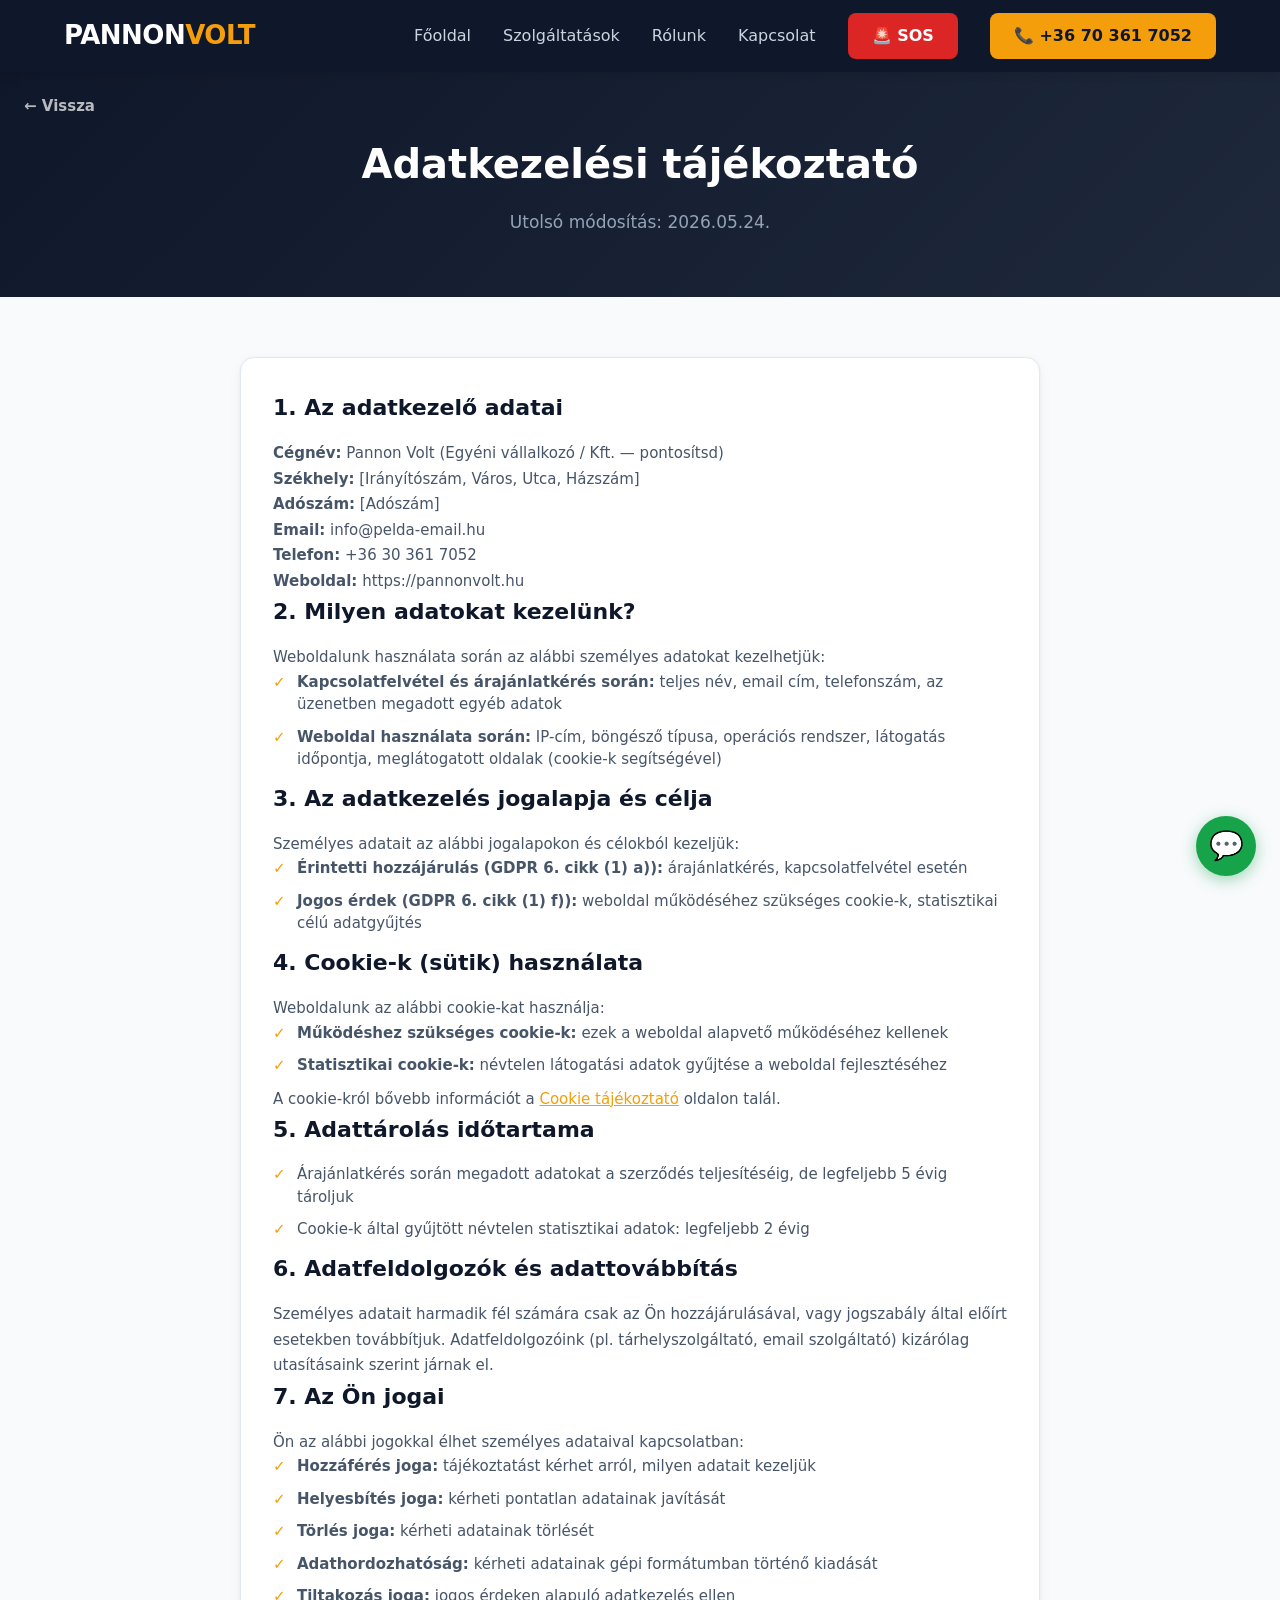
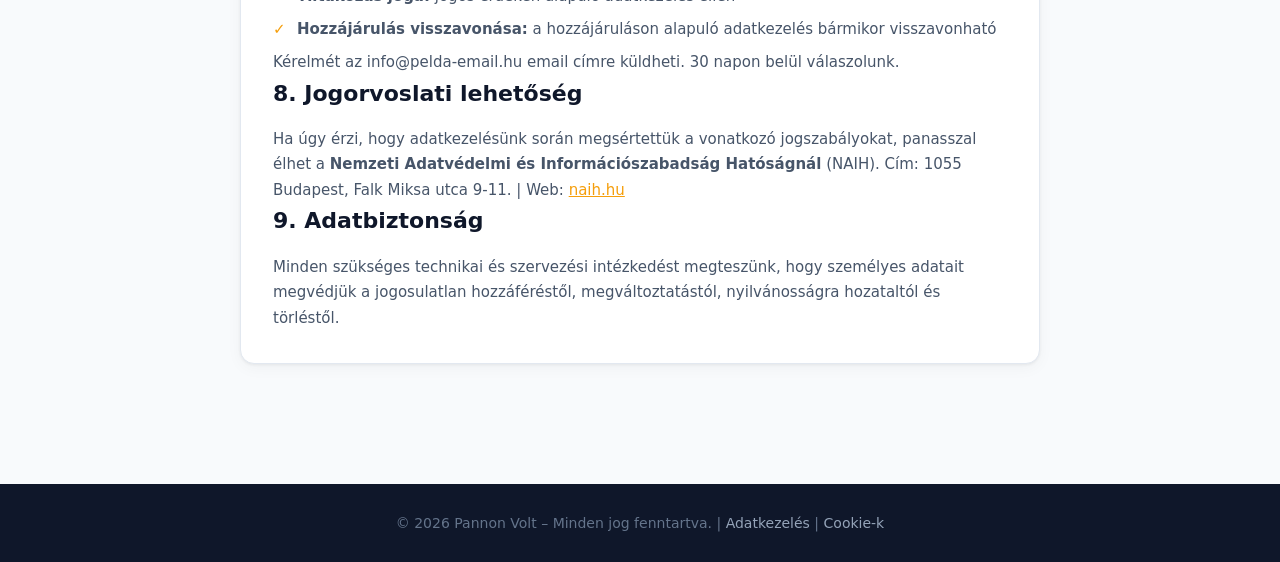
==== commit 7c26caf8: "Telefonszám javítása 70-esre és linkek javítása" ====
--- a/adatkezeles.html
+++ b/adatkezeles.html
@@ -44,7 +44,7 @@
                 <a href="rolunk.html" class="header__nav-link">Rólunk</a>
                 <a href="kapcsolat.html" class="header__nav-link">Kapcsolat</a>
                 <a href="hibaelharitas.html" class="header__nav-btn header__nav-btn--sos">🚨 SOS</a>
-                <a href="tel:+363****7052" class="header__nav-btn">📞 +36 30 361 7052</a>
+                <a href="tel:+36703617052" class="header__nav-btn">📞 +36 70 361 7052</a>
             </nav>
         </div>
     </header>
@@ -158,7 +158,7 @@
                 <svg viewBox="0 0 24 24" fill="currentColor" width="28" height="28"><path d="M12 2C6.36 2 1.8 6.13 1.8 11.23c0 2.89 1.45 5.48 3.75 7.18v3.79l3.44-1.89c.96.26 1.97.41 3.01.41 5.64 0 10.2-4.13 10.2-9.23S17.64 2 12 2zm1.18 12.38l-2.98-3.18-5.83 3.18 6.4-6.81 3.05 3.18 5.75-3.18-6.39 6.81z"/></svg>
             </a>
             <!-- Telefon -->
-            <a href="tel:+36303617052" class="fab-item fab-ph" title="Hívjon most!">
+            <a href="tel:+36703617052" class="fab-item fab-ph" title="Hívjon most!">
                 <svg viewBox="0 0 24 24" fill="currentColor" width="24" height="24"><path d="M6.62 10.79c1.44 2.83 3.76 5.14 6.59 6.59l2.2-2.2c.27-.27.67-.36 1.02-.24 1.12.37 2.33.57 3.57.57.55 0 1 .45 1 1V20c0 .55-.45 1-1 1-9.39 0-17-7.61-17-17 0-.55.45-1 1-1h3.5c.55 0 1 .45 1 1 0 1.25.2 2.45.57 3.57.11.35.03.74-.25 1.02l-2.2 2.2z"/></svg>
             </a>
         </div>
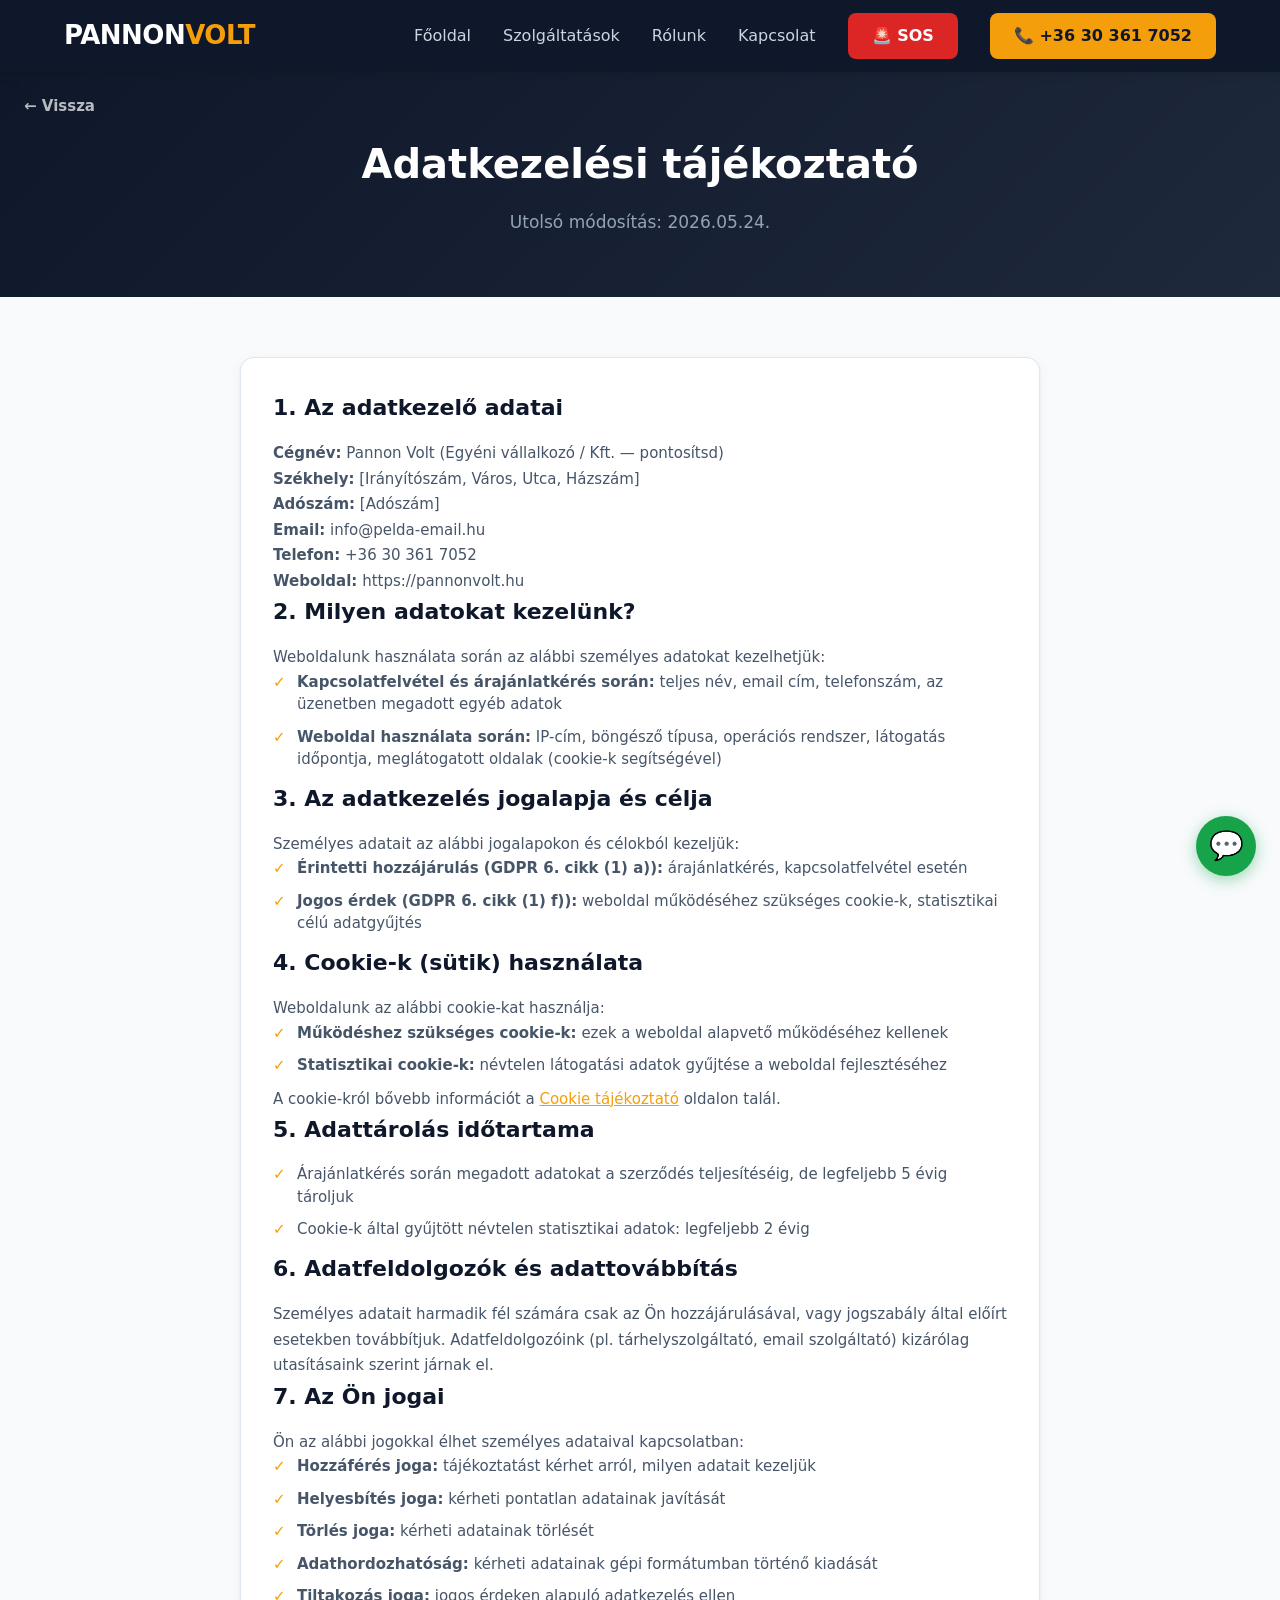
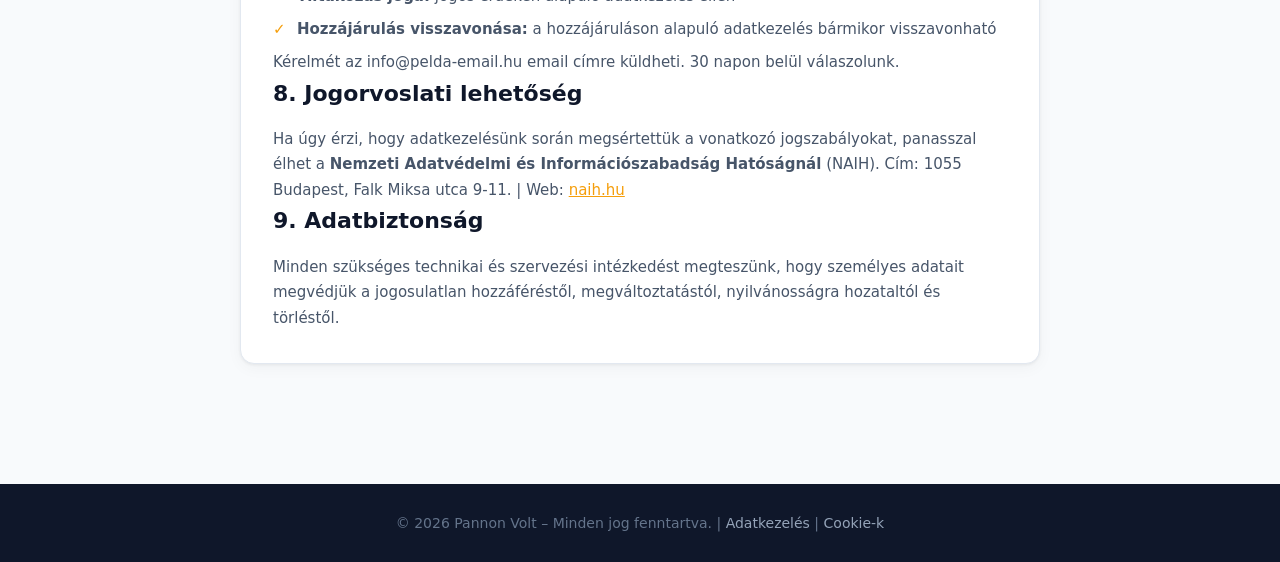
==== commit 098e247b: "Telefonszám visszajavítása 30-asra mindenhol" ====
--- a/adatkezeles.html
+++ b/adatkezeles.html
@@ -44,7 +44,7 @@
                 <a href="rolunk.html" class="header__nav-link">Rólunk</a>
                 <a href="kapcsolat.html" class="header__nav-link">Kapcsolat</a>
                 <a href="hibaelharitas.html" class="header__nav-btn header__nav-btn--sos">🚨 SOS</a>
-                <a href="tel:+36703617052" class="header__nav-btn">📞 +36 70 361 7052</a>
+                <a href="tel:+36303617052" class="header__nav-btn">📞 +36 30 361 7052</a>
             </nav>
         </div>
     </header>
@@ -158,7 +158,7 @@
                 <svg viewBox="0 0 24 24" fill="currentColor" width="28" height="28"><path d="M12 2C6.36 2 1.8 6.13 1.8 11.23c0 2.89 1.45 5.48 3.75 7.18v3.79l3.44-1.89c.96.26 1.97.41 3.01.41 5.64 0 10.2-4.13 10.2-9.23S17.64 2 12 2zm1.18 12.38l-2.98-3.18-5.83 3.18 6.4-6.81 3.05 3.18 5.75-3.18-6.39 6.81z"/></svg>
             </a>
             <!-- Telefon -->
-            <a href="tel:+36703617052" class="fab-item fab-ph" title="Hívjon most!">
+            <a href="tel:+36303617052" class="fab-item fab-ph" title="Hívjon most!">
                 <svg viewBox="0 0 24 24" fill="currentColor" width="24" height="24"><path d="M6.62 10.79c1.44 2.83 3.76 5.14 6.59 6.59l2.2-2.2c.27-.27.67-.36 1.02-.24 1.12.37 2.33.57 3.57.57.55 0 1 .45 1 1V20c0 .55-.45 1-1 1-9.39 0-17-7.61-17-17 0-.55.45-1 1-1h3.5c.55 0 1 .45 1 1 0 1.25.2 2.45.57 3.57.11.35.03.74-.25 1.02l-2.2 2.2z"/></svg>
             </a>
         </div>
